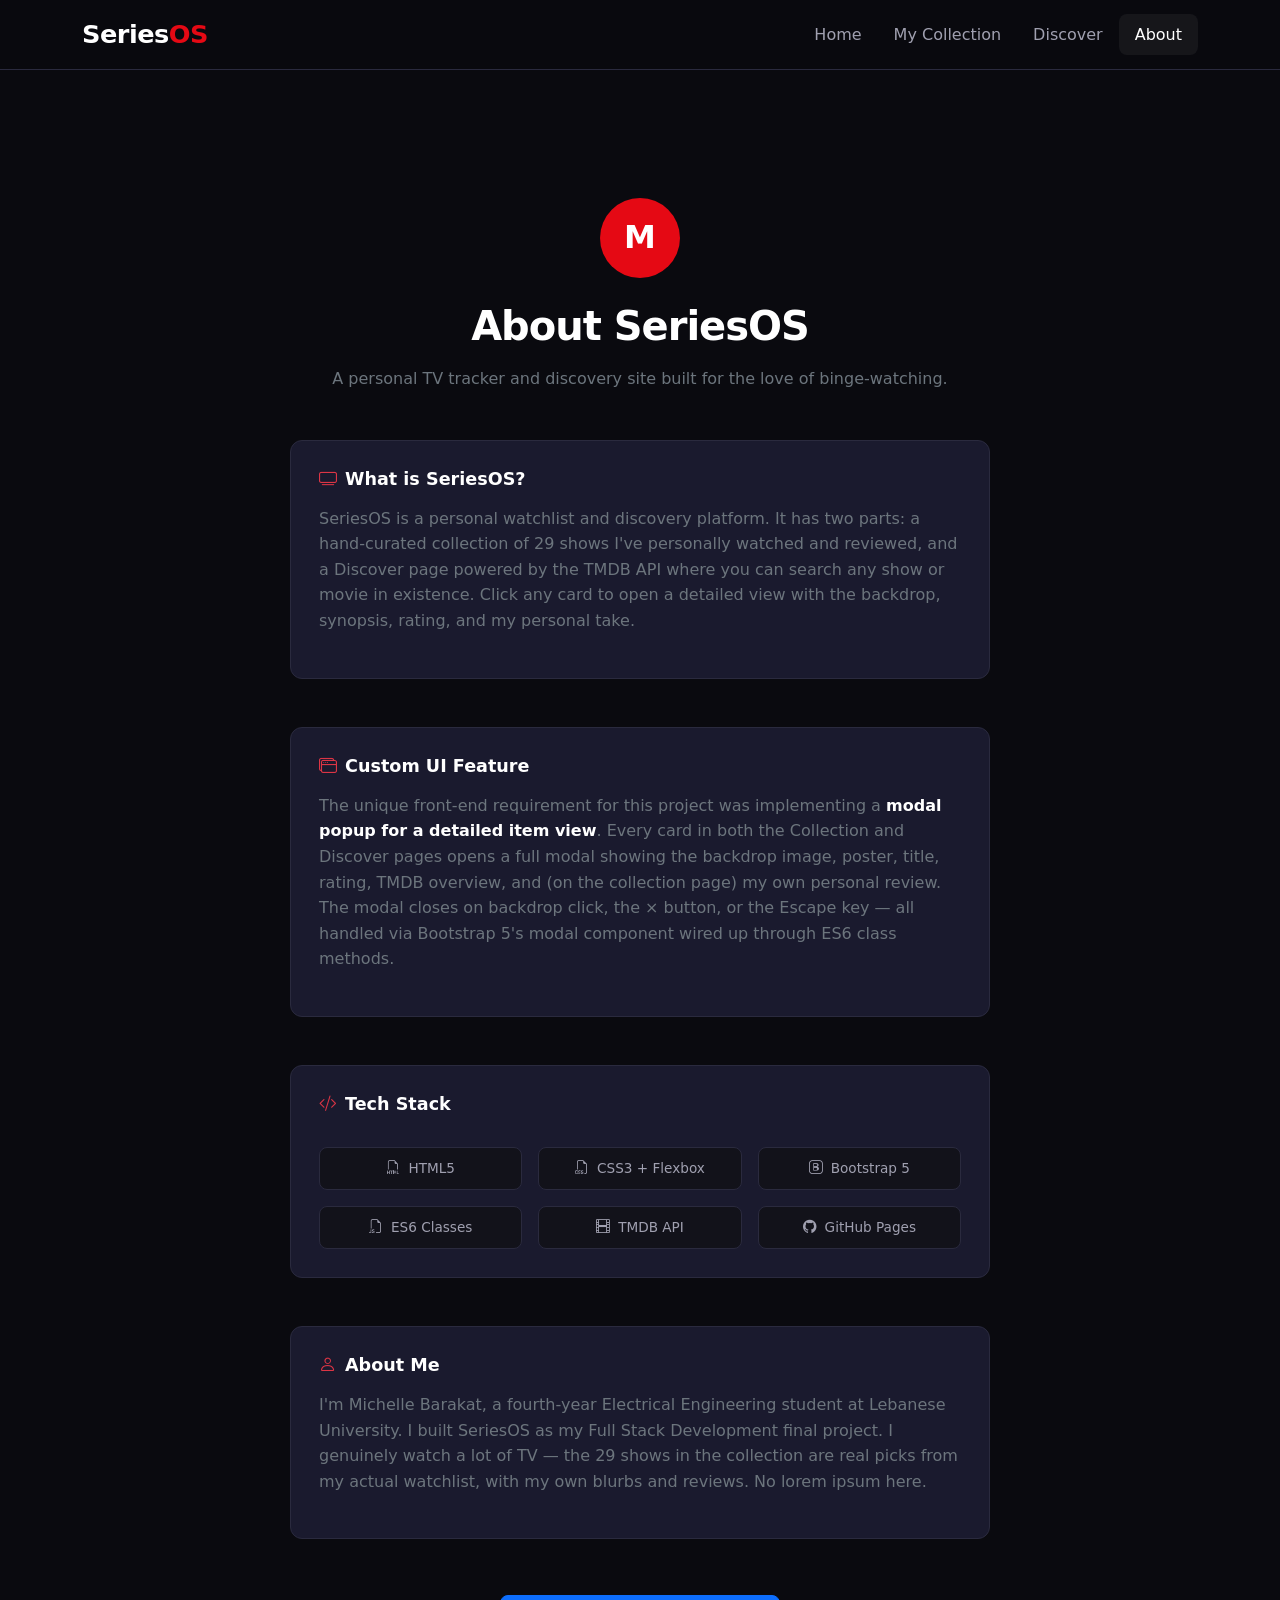
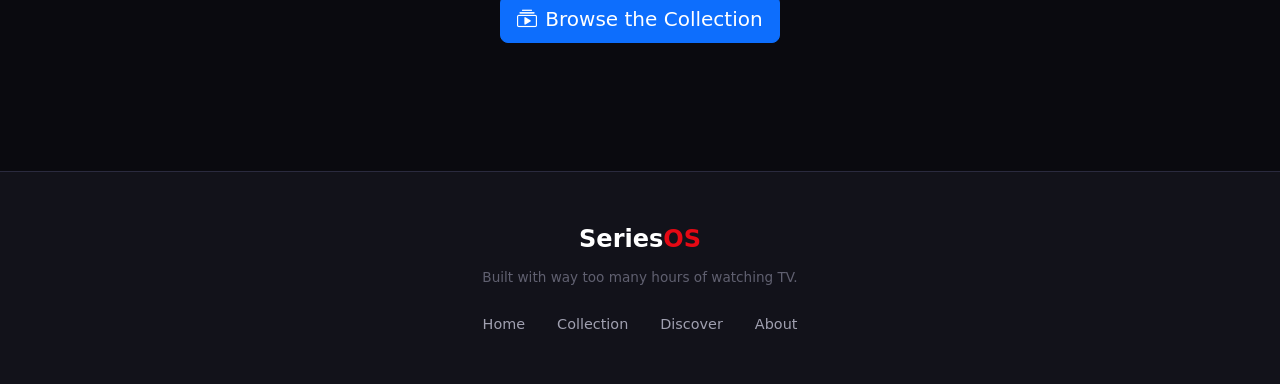
==== about.html @ 73555386 "Add seasons, episodes, runtime and next season info to modals" ====
<!DOCTYPE html>
<html lang="en">
  <head>
    <meta charset="UTF-8" />
    <meta name="viewport" content="width=device-width, initial-scale=1.0" />
    <title>About — SeriesOS</title>
    <link href="https://cdn.jsdelivr.net/npm/bootstrap@5.3.0/dist/css/bootstrap.min.css" rel="stylesheet" />
    <link href="https://cdn.jsdelivr.net/npm/bootstrap-icons@1.10.5/font/bootstrap-icons.css" rel="stylesheet" />
    <link rel="stylesheet" href="css/style.css" />
  </head>
  <body>

    <!-- NAVBAR -->
    <nav class="navbar navbar-expand-lg navbar-dark sticky-top" id="mainNav">
      <div class="container">
        <a class="navbar-brand" href="index.html">
          <span class="brand-os">Series</span><span class="brand-highlight">OS</span>
        </a>
        <button class="navbar-toggler" type="button" data-bs-toggle="collapse" data-bs-target="#navMenu">
          <span class="navbar-toggler-icon"></span>
        </button>
        <div class="collapse navbar-collapse" id="navMenu">
          <ul class="navbar-nav ms-auto">
            <li class="nav-item"><a class="nav-link" href="index.html">Home</a></li>
            <li class="nav-item"><a class="nav-link" href="collection.html">My Collection</a></li>
            <li class="nav-item"><a class="nav-link" href="discover.html">Discover</a></li>
            <li class="nav-item"><a class="nav-link active" href="about.html">About</a></li>
          </ul>
        </div>
      </div>
    </nav>

    <!-- ABOUT CONTENT -->
    <section class="py-5">
      <div class="container about-section text-center">

        <div class="about-avatar">M</div>

        <h1 class="page-title mb-3">About SeriesOS</h1>
        <p class="text-secondary mb-5">
          A personal TV tracker and discovery site built for the love of binge-watching.
        </p>

        <!-- WHAT IS IT -->
        <div class="about-block text-start mb-5">
          <h4 class="about-block-title">
            <i class="bi bi-tv text-danger me-2"></i>What is SeriesOS?
          </h4>
          <p class="text-secondary">
            SeriesOS is a personal watchlist and discovery platform. It has two parts:
            a hand-curated collection of 29 shows I've personally watched and reviewed,
            and a Discover page powered by the TMDB API where you can search any
            show or movie in existence. Click any card to open a detailed view with
            the backdrop, synopsis, rating, and my personal take.
          </p>
        </div>

        <!-- UNIQUE REQUIREMENT -->
        <div class="about-block text-start mb-5">
          <h4 class="about-block-title">
            <i class="bi bi-window-stack text-danger me-2"></i>Custom UI Feature
          </h4>
          <p class="text-secondary">
            The unique front-end requirement for this project was implementing a
            <strong style="color: var(--text-primary)">modal popup for a detailed item view</strong>.
            Every card in both the Collection and Discover pages opens a full modal
            showing the backdrop image, poster, title, rating, TMDB overview, and
            (on the collection page) my own personal review. The modal closes on
            backdrop click, the × button, or the Escape key — all handled via
            Bootstrap 5's modal component wired up through ES6 class methods.
          </p>
        </div>

        <!-- TECH STACK -->
        <div class="about-block text-start mb-5">
          <h4 class="about-block-title">
            <i class="bi bi-code-slash text-danger me-2"></i>Tech Stack
          </h4>
          <div class="row g-3 mt-2">
            <div class="col-6 col-md-4">
              <div class="tech-pill">
                <i class="bi bi-filetype-html"></i> HTML5
              </div>
            </div>
            <div class="col-6 col-md-4">
              <div class="tech-pill">
                <i class="bi bi-filetype-css"></i> CSS3 + Flexbox
              </div>
            </div>
            <div class="col-6 col-md-4">
              <div class="tech-pill">
                <i class="bi bi-bootstrap"></i> Bootstrap 5
              </div>
            </div>
            <div class="col-6 col-md-4">
              <div class="tech-pill">
                <i class="bi bi-filetype-js"></i> ES6 Classes
              </div>
            </div>
            <div class="col-6 col-md-4">
              <div class="tech-pill">
                <i class="bi bi-film"></i> TMDB API
              </div>
            </div>
            <div class="col-6 col-md-4">
              <div class="tech-pill">
                <i class="bi bi-github"></i> GitHub Pages
              </div>
            </div>
          </div>
        </div>

        <!-- ABOUT ME -->
        <div class="about-block text-start mb-5">
          <h4 class="about-block-title">
            <i class="bi bi-person text-danger me-2"></i>About Me
          </h4>
          <p class="text-secondary">
            I'm Michelle Barakat, a fourth-year Electrical Engineering student at
            Lebanese University. I built SeriesOS as my Full Stack Development
            final project. I genuinely watch a lot of TV — the 29 shows in the
            collection are real picks from my actual watchlist, with my own blurbs
            and reviews. No lorem ipsum here.
          </p>
        </div>

        <a href="collection.html" class="btn btn-primary btn-lg mt-2">
          <i class="bi bi-collection-play me-2"></i>Browse the Collection
        </a>
      </div>
    </section>

    <!-- FOOTER -->
    <footer class="site-footer">
      <div class="container text-center">
        <p class="footer-brand">Series<span class="brand-highlight">OS</span></p>
        <p class="footer-sub">Built with way too many hours of watching TV.</p>
        <div class="footer-links">
          <a href="index.html">Home</a>
          <a href="collection.html">Collection</a>
          <a href="discover.html">Discover</a>
          <a href="about.html">About</a>
        </div>
      </div>
    </footer>

    <script src="https://cdn.jsdelivr.net/npm/bootstrap@5.3.0/dist/js/bootstrap.bundle.min.js"></script>
  </body>
</html>
---- css/style.css ----
/* =============================================
   SeriesOS — Main Stylesheet
   Dark cinematic theme, Bootstrap 5 + custom CSS
   ============================================= */

/* --- CSS Variables --- */
:root {
  --bg-primary: #0a0a0f;
  --bg-secondary: #12121a;
  --bg-card: #1a1a2e;
  --bg-card-hover: #16213e;
  --accent: #e50914;
  --accent-soft: #ff6b6b;
  --accent-glow: rgba(229, 9, 20, 0.3);
  --text-primary: #ffffff;
  --text-secondary: #a0a0b0;
  --text-muted: #606070;
  --border: #2a2a3e;
  --nav-height: 70px;
  --radius: 12px;
  --radius-sm: 8px;
  --transition: all 0.3s ease;
}

/* --- Reset & Base --- */
* {
  margin: 0;
  padding: 0;
  box-sizing: border-box;
}

body {
  background-color: var(--bg-primary);
  color: var(--text-primary);
  font-family: "Segoe UI", system-ui, -apple-system, sans-serif;
  line-height: 1.6;
  overflow-x: hidden;
}

a {
  text-decoration: none;
  color: inherit;
  transition: var(--transition);
}

img {
  max-width: 100%;
  display: block;
}

/* --- Scrollbar --- */
::-webkit-scrollbar {
  width: 6px;
}
::-webkit-scrollbar-track {
  background: var(--bg-secondary);
}
::-webkit-scrollbar-thumb {
  background: var(--accent);
  border-radius: 3px;
}

/* =============================================
   NAVBAR
   ============================================= */
#mainNav {
  background-color: rgba(10, 10, 15, 0.95);
  backdrop-filter: blur(10px);
  border-bottom: 1px solid var(--border);
  height: var(--nav-height);
  z-index: 1000;
}

.navbar-brand {
  font-size: 1.6rem;
  font-weight: 800;
  letter-spacing: -0.5px;
}

.brand-os {
  color: var(--text-primary);
}

.brand-highlight {
  color: var(--accent);
}

.nav-link {
  color: var(--text-secondary) !important;
  font-weight: 500;
  padding: 0.5rem 1rem !important;
  border-radius: var(--radius-sm);
  transition: var(--transition);
}

.nav-link:hover,
.nav-link.active {
  color: var(--text-primary) !important;
  background-color: rgba(255, 255, 255, 0.05);
}

/* =============================================
   HERO SECTION
   ============================================= */
.hero-section {
  position: relative;
  min-height: 92vh;
  display: flex;
  align-items: center;
  justify-content: center;
  background: linear-gradient(
      135deg,
      rgba(229, 9, 20, 0.15) 0%,
      rgba(10, 10, 15, 0.8) 50%,
      rgba(22, 33, 62, 0.4) 100%
    ),
    url("https://image.tmdb.org/t/p/original/56v2KjBlU4XaOv9rVYEQypROD7P.jpg")
      center/cover no-repeat;
}

.hero-overlay {
  position: absolute;
  inset: 0;
  background: linear-gradient(
    to bottom,
    rgba(10, 10, 15, 0.3) 0%,
    rgba(10, 10, 15, 0.7) 70%,
    rgba(10, 10, 15, 1) 100%
  );
}

.hero-content {
  position: relative;
  z-index: 2;
  max-width: 700px;
}

.hero-eyebrow {
  font-size: 0.85rem;
  letter-spacing: 3px;
  text-transform: uppercase;
  color: var(--accent);
  font-weight: 600;
  margin-bottom: 1rem;
}

.hero-title {
  font-size: clamp(3.5rem, 10vw, 7rem);
  font-weight: 900;
  line-height: 1;
  letter-spacing: -3px;
  margin-bottom: 1.5rem;
}

.hero-highlight {
  color: var(--accent);
}

.hero-subtitle {
  font-size: 1.15rem;
  color: var(--text-secondary);
  margin-bottom: 2.5rem;
  max-width: 500px;
  margin-left: auto;
  margin-right: auto;
}

.hero-buttons .btn-primary {
  background-color: var(--accent);
  border-color: var(--accent);
  font-weight: 600;
  padding: 0.75rem 2rem;
  border-radius: var(--radius);
}

.hero-buttons .btn-primary:hover {
  background-color: #c4070f;
  border-color: #c4070f;
  transform: translateY(-2px);
}

.hero-buttons .btn-outline-light {
  font-weight: 600;
  padding: 0.75rem 2rem;
  border-radius: var(--radius);
}

.hero-buttons .btn-outline-light:hover {
  transform: translateY(-2px);
}

/* =============================================
   CATEGORIES STRIP
   ============================================= */
.categories-strip {
  background-color: var(--bg-secondary);
  border-top: 1px solid var(--border);
  border-bottom: 1px solid var(--border);
  padding: 1.25rem 0;
}

.categories-row {
  display: flex;
  flex-wrap: wrap;
  gap: 0.75rem;
  justify-content: center;
}

.category-pill {
  display: inline-flex;
  align-items: center;
  gap: 0.4rem;
  background-color: var(--bg-card);
  border: 1px solid var(--border);
  color: var(--text-secondary);
  padding: 0.4rem 1rem;
  border-radius: 999px;
  font-size: 0.85rem;
  font-weight: 500;
  transition: var(--transition);
}

.category-pill:hover {
  border-color: var(--accent);
  color: var(--accent);
  background-color: var(--accent-glow);
  transform: translateY(-2px);
}

/* =============================================
   FEATURED SECTION
   ============================================= */
.featured-section {
  padding: 5rem 0;
}

.section-header {
  text-align: center;
  margin-bottom: 3rem;
}

.section-title {
  font-size: 2rem;
  font-weight: 800;
  letter-spacing: -0.5px;
}

.section-title::after {
  content: "";
  display: block;
  width: 50px;
  height: 3px;
  background: var(--accent);
  margin: 0.75rem auto 0;
  border-radius: 2px;
}

.section-sub {
  color: var(--text-secondary);
  margin-top: 0.5rem;
}

.featured-card {
  position: relative;
  border-radius: var(--radius);
  overflow: hidden;
  background-color: var(--bg-card);
  border: 1px solid var(--border);
  transition: var(--transition);
  cursor: pointer;
  height: 100%;
}

.featured-card:hover {
  transform: translateY(-8px);
  border-color: var(--accent);
  box-shadow: 0 20px 40px rgba(0, 0, 0, 0.4), 0 0 20px var(--accent-glow);
}

.featured-poster {
  width: 100%;
  aspect-ratio: 2/3;
  object-fit: cover;
}

.featured-info {
  padding: 1rem;
}

.featured-rating {
  font-size: 0.8rem;
  color: #ffd700;
  font-weight: 600;
}

.featured-title {
  font-size: 1rem;
  font-weight: 700;
  margin: 0.4rem 0 0.3rem;
  color: var(--text-primary);
}

.featured-blurb {
  font-size: 0.8rem;
  color: var(--text-secondary);
  margin: 0;
  line-height: 1.4;
}

/* =============================================
   STATS BAR
   ============================================= */
.stats-bar {
  background: linear-gradient(135deg, var(--bg-card) 0%, var(--bg-secondary) 100%);
  border-top: 1px solid var(--border);
  border-bottom: 1px solid var(--border);
  padding: 3rem 0;
}

.stats-row {
  display: flex;
  justify-content: center;
  gap: 4rem;
  flex-wrap: wrap;
}

.stat-item {
  text-align: center;
}

.stat-number {
  display: block;
  font-size: 2.5rem;
  font-weight: 900;
  color: var(--accent);
  line-height: 1;
}

.stat-label {
  display: block;
  font-size: 0.8rem;
  color: var(--text-secondary);
  text-transform: uppercase;
  letter-spacing: 2px;
  margin-top: 0.4rem;
}

/* =============================================
   FOOTER
   ============================================= */
.site-footer {
  background-color: var(--bg-secondary);
  border-top: 1px solid var(--border);
  padding: 3rem 0;
}

.footer-brand {
  font-size: 1.5rem;
  font-weight: 800;
  margin-bottom: 0.5rem;
}

.footer-sub {
  color: var(--text-muted);
  font-size: 0.85rem;
  margin-bottom: 1.5rem;
}

.footer-links {
  display: flex;
  justify-content: center;
  gap: 2rem;
  flex-wrap: wrap;
}

.footer-links a {
  color: var(--text-secondary);
  font-size: 0.9rem;
  transition: var(--transition);
}

.footer-links a:hover {
  color: var(--accent);
}

/* =============================================
   LOADING / ERROR / EMPTY STATES
   ============================================= */
.loading-state,
.error-state,
.empty-state {
  padding: 4rem 1rem;
  color: var(--text-secondary);
}

.loading-state .spinner-border {
  color: var(--accent) !important;
  width: 3rem;
  height: 3rem;
}

.error-state i,
.empty-state i {
  color: var(--text-muted);
}

/* =============================================
   COLLECTION PAGE — Cards Grid
   ============================================= */
.page-header {
  padding: 4rem 0 2rem;
  border-bottom: 1px solid var(--border);
  margin-bottom: 3rem;
}

.page-title {
  font-size: 2.5rem;
  font-weight: 900;
  letter-spacing: -1px;
}

.filter-bar {
  display: flex;
  gap: 0.5rem;
  flex-wrap: wrap;
  margin-bottom: 2rem;
}

.filter-btn {
  background-color: var(--bg-card);
  border: 1px solid var(--border);
  color: var(--text-secondary);
  padding: 0.4rem 1rem;
  border-radius: 999px;
  font-size: 0.85rem;
  font-weight: 500;
  cursor: pointer;
  transition: var(--transition);
}

.filter-btn:hover,
.filter-btn.active {
  background-color: var(--accent);
  border-color: var(--accent);
  color: white;
}

.show-card {
  background-color: var(--bg-card);
  border: 1px solid var(--border);
  border-radius: var(--radius);
  overflow: hidden;
  transition: var(--transition);
  cursor: pointer;
  height: 100%;
}

.show-card:hover {
  transform: translateY(-6px);
  border-color: var(--accent);
  box-shadow: 0 16px 40px rgba(0, 0, 0, 0.4), 0 0 16px var(--accent-glow);
}

.show-poster {
  width: 100%;
  aspect-ratio: 2/3;
  object-fit: cover;
}

.show-card-body {
  padding: 1rem;
}

.show-category-badge {
  font-size: 0.7rem;
  background-color: var(--accent-glow);
  color: var(--accent-soft);
  border: 1px solid var(--accent);
  padding: 0.2rem 0.6rem;
  border-radius: 999px;
  font-weight: 600;
  letter-spacing: 0.5px;
  display: inline-block;
  margin-bottom: 0.5rem;
}

.show-title {
  font-size: 1rem;
  font-weight: 700;
  margin-bottom: 0.3rem;
}

.show-blurb {
  font-size: 0.8rem;
  color: var(--text-secondary);
  line-height: 1.4;
  margin-bottom: 0.5rem;
}

.show-rating {
  font-size: 0.8rem;
  color: #ffd700;
  font-weight: 600;
}

/* =============================================
   DISCOVER PAGE
   ============================================= */
.search-bar-wrapper {
  position: relative;
  max-width: 600px;
  margin: 0 auto 2rem;
}

.search-input {
  width: 100%;
  background-color: var(--bg-card);
  border: 1px solid var(--border);
  color: var(--text-primary);
  padding: 0.9rem 1.25rem 0.9rem 3rem;
  border-radius: var(--radius);
  font-size: 1rem;
  transition: var(--transition);
}

.search-input:focus {
  outline: none;
  border-color: var(--accent);
  box-shadow: 0 0 0 3px var(--accent-glow);
}

.search-input::placeholder {
  color: var(--text-muted);
}

.search-icon {
  position: absolute;
  left: 1rem;
  top: 50%;
  transform: translateY(-50%);
  color: var(--text-muted);
}

/* =============================================
   MODAL
   ============================================= */
.modal-content {
  background-color: var(--bg-card);
  border: 1px solid var(--border);
  border-radius: var(--radius);
  overflow: hidden;
}

.modal-backdrop-img {
  width: 100%;
  height: 250px;
  object-fit: cover;
  display: block;
}

.modal-poster-wrapper {
  display: flex;
  gap: 1.5rem;
  padding: 1.5rem;
  margin-top: -60px;
  position: relative;
  z-index: 2;
}

.modal-poster {
  width: 120px;
  min-width: 120px;
  border-radius: var(--radius-sm);
  border: 3px solid var(--bg-card);
  box-shadow: 0 8px 24px rgba(0, 0, 0, 0.5);
}

.modal-meta {
  padding-top: 1rem;
  flex: 1;
}

.modal-title-text {
  font-size: 1.4rem;
  font-weight: 800;
  margin-bottom: 0.3rem;
}

.modal-rating {
  color: #ffd700;
  font-weight: 600;
  font-size: 0.9rem;
  margin-bottom: 0.5rem;
}

.modal-category {
  font-size: 0.75rem;
  background-color: var(--accent-glow);
  color: var(--accent-soft);
  border: 1px solid var(--accent);
  padding: 0.2rem 0.6rem;
  border-radius: 999px;
  display: inline-block;
}

.modal-body-content {
  padding: 0 1.5rem 1.5rem;
}

.modal-section-label {
  font-size: 0.75rem;
  text-transform: uppercase;
  letter-spacing: 2px;
  color: var(--accent);
  font-weight: 700;
  margin-bottom: 0.4rem;
  margin-top: 1.25rem;
}

.modal-text {
  color: var(--text-secondary);
  font-size: 0.9rem;
  line-height: 1.6;
}

.modal-header {
  border: none;
  padding: 0;
  position: absolute;
  top: 1rem;
  right: 1rem;
  z-index: 10;
}

.modal-header .btn-close {
  background-color: rgba(0,0,0,0.6);
  border-radius: 50%;
  opacity: 1;
  filter: invert(1);
}

/* =============================================
   ABOUT PAGE
   ============================================= */
.about-section {
  padding: 5rem 0;
  max-width: 700px;
  margin: 0 auto;
}

.about-avatar {
  width: 80px;
  height: 80px;
  background: var(--accent);
  border-radius: 50%;
  display: flex;
  align-items: center;
  justify-content: center;
  font-size: 2rem;
  font-weight: 900;
  margin: 0 auto 1.5rem;
}
/* =============================================
   ABOUT PAGE EXTRAS
   ============================================= */
.about-block {
  background-color: var(--bg-card);
  border: 1px solid var(--border);
  border-radius: var(--radius);
  padding: 1.75rem;
}

.about-block-title {
  font-size: 1.1rem;
  font-weight: 700;
  margin-bottom: 1rem;
  color: var(--text-primary);
}

.tech-pill {
  background-color: var(--bg-secondary);
  border: 1px solid var(--border);
  border-radius: var(--radius-sm);
  padding: 0.6rem 1rem;
  font-size: 0.85rem;
  color: var(--text-secondary);
  text-align: center;
  display: flex;
  align-items: center;
  justify-content: center;
  gap: 0.5rem;
}

/* =============================================
   RESPONSIVE
   ============================================= */
@media (max-width: 768px) {
  .hero-title {
    letter-spacing: -2px;
  }

  .stats-row {
    gap: 2rem;
  }

  .modal-poster-wrapper {
    flex-direction: column;
    align-items: center;
    text-align: center;
    margin-top: -40px;
  }

  .modal-backdrop-img {
    height: 180px;
  }

  .modal-poster {
    width: 100px;
    min-width: 100px;
  }

  .filter-bar {
    justify-content: center;
  }

  .hero-buttons .btn {
    display: block;
    width: 100%;
    margin: 0.5rem 0 !important;
  }
}

@media (max-width: 480px) {
  .categories-row {
    gap: 0.5rem;
  }

  .category-pill {
    font-size: 0.75rem;
    padding: 0.35rem 0.75rem;
  }

  .stats-row {
    gap: 1.5rem;
  }

  .stat-number {
    font-size: 2rem;
  }
}
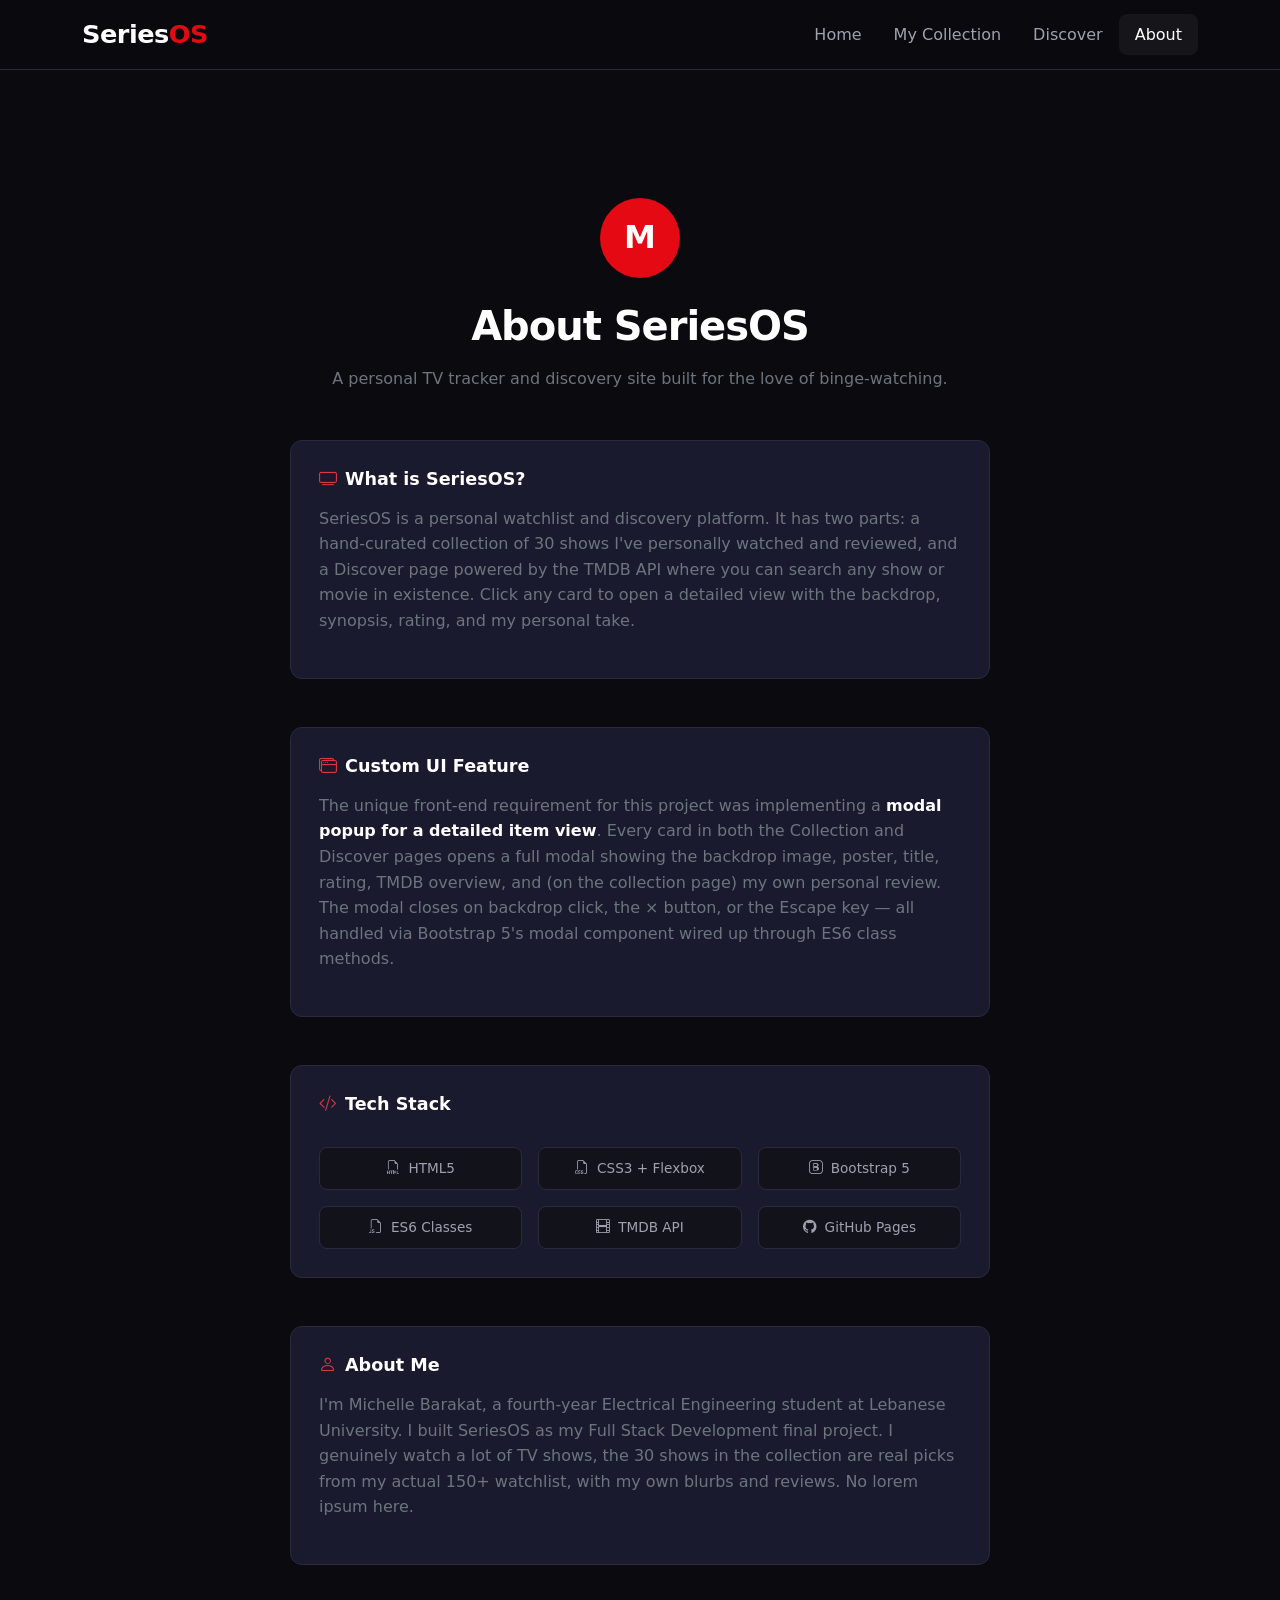
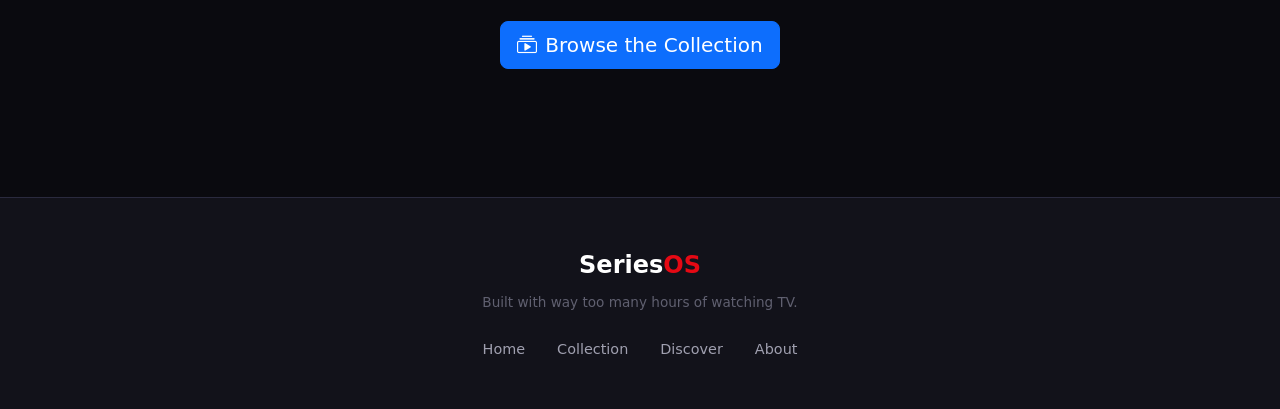
==== commit c02a370d: "Add The Mentalist as 30th curated show, update stats" ====
--- a/about.html
+++ b/about.html
@@ -48,7 +48,7 @@
           </h4>
           <p class="text-secondary">
             SeriesOS is a personal watchlist and discovery platform. It has two parts:
-            a hand-curated collection of 29 shows I've personally watched and reviewed,
+            a hand-curated collection of 30 shows I've personally watched and reviewed,
             and a Discover page powered by the TMDB API where you can search any
             show or movie in existence. Click any card to open a detailed view with
             the backdrop, synopsis, rating, and my personal take.
@@ -118,8 +118,8 @@
           <p class="text-secondary">
             I'm Michelle Barakat, a fourth-year Electrical Engineering student at
             Lebanese University. I built SeriesOS as my Full Stack Development
-            final project. I genuinely watch a lot of TV — the 29 shows in the
-            collection are real picks from my actual watchlist, with my own blurbs
+            final project. I genuinely watch a lot of TV shows, the 30 shows in the
+            collection are real picks from my actual 150+ watchlist, with my own blurbs
             and reviews. No lorem ipsum here.
           </p>
         </div>
--- a/css/style.css
+++ b/css/style.css
@@ -692,6 +692,42 @@
 }
 
 /* =============================================
+   MODAL DETAIL CHIPS
+   ============================================= */
+.modal-details {
+  display: flex;
+  flex-wrap: wrap;
+  gap: 0.5rem;
+  align-items: center;
+}
+
+.detail-chip {
+  display: inline-flex;
+  align-items: center;
+  gap: 0.35rem;
+  background-color: var(--bg-secondary);
+  border: 1px solid var(--border);
+  color: var(--text-secondary);
+  padding: 0.3rem 0.75rem;
+  border-radius: 999px;
+  font-size: 0.8rem;
+  font-weight: 500;
+}
+
+.detail-chip--new {
+  border-color: #2ecc71;
+  color: #2ecc71;
+  background-color: rgba(46, 204, 113, 0.1);
+}
+
+.season-breakdown {
+  font-size: 0.75rem;
+  color: var(--text-muted);
+  line-height: 1.6;
+  margin: 0;
+  width: 100%;
+}
+/* =============================================
    RESPONSIVE
    ============================================= */
 @media (max-width: 768px) {
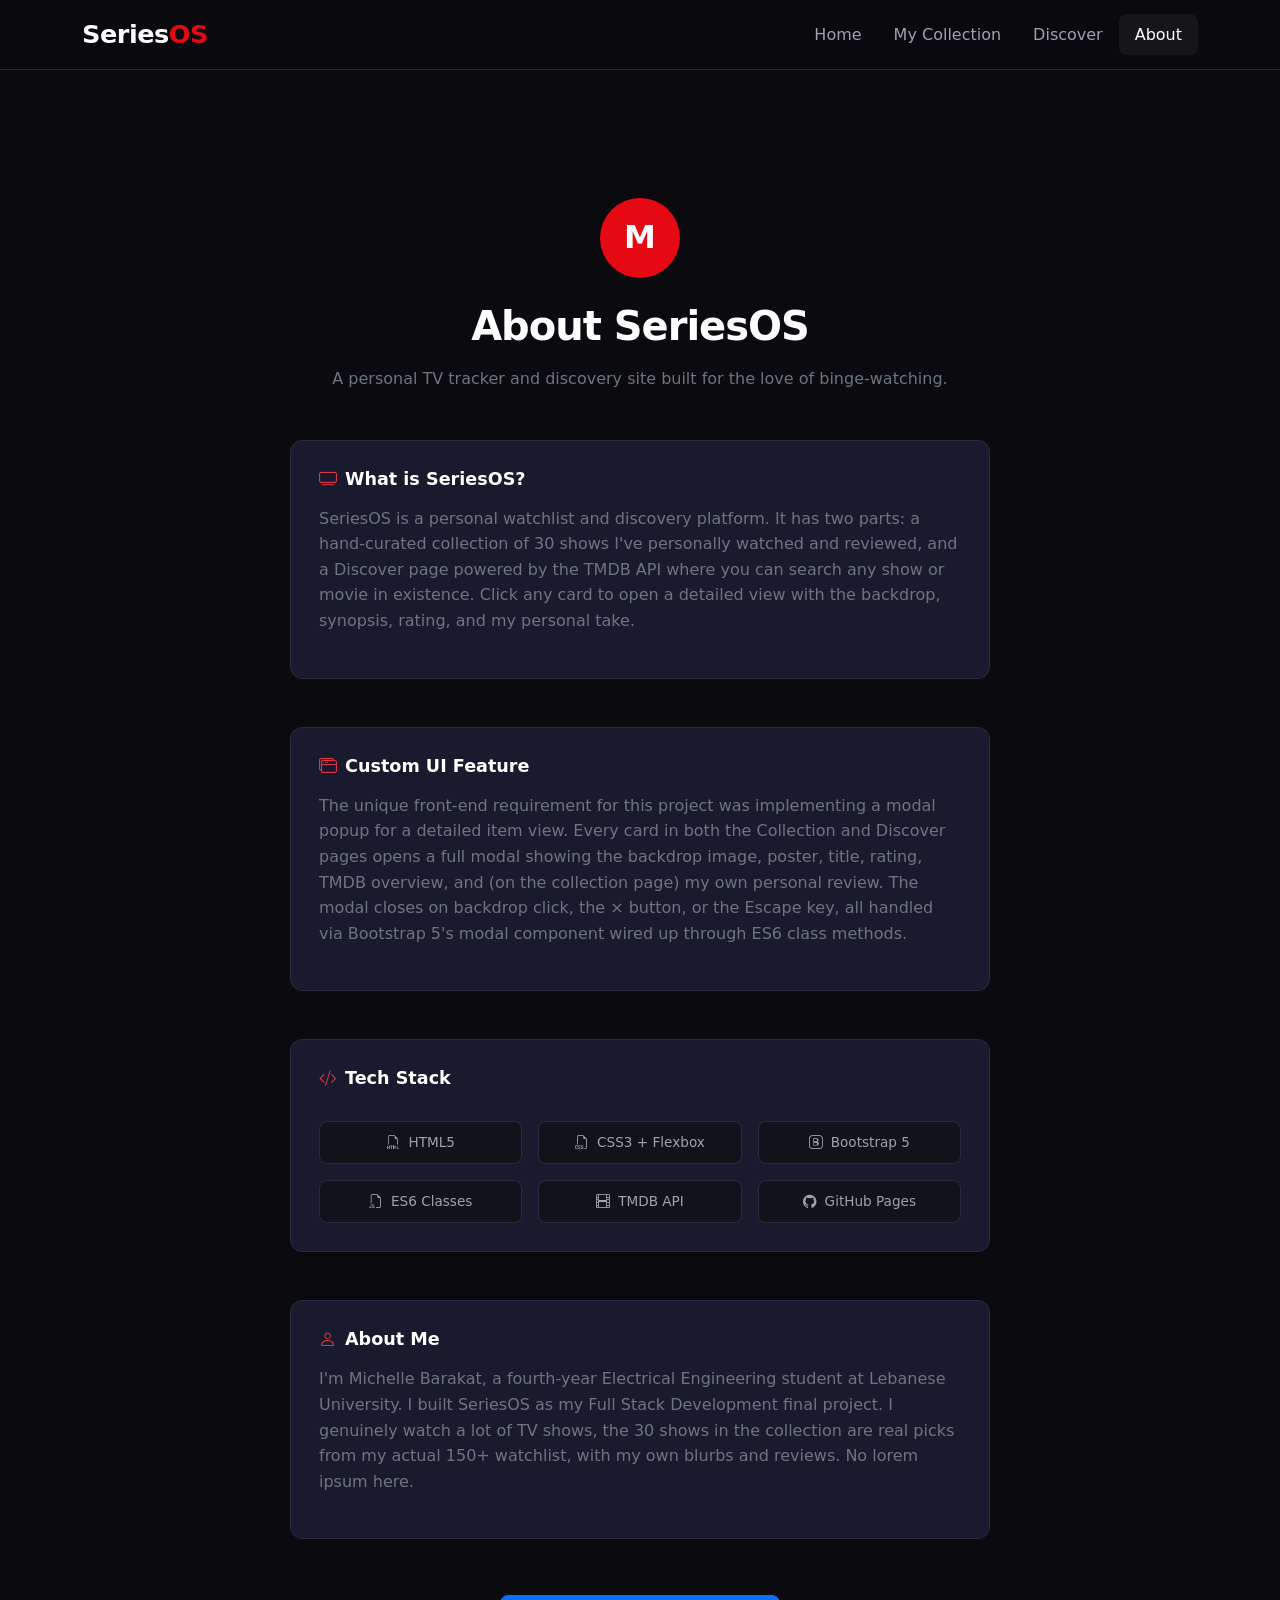
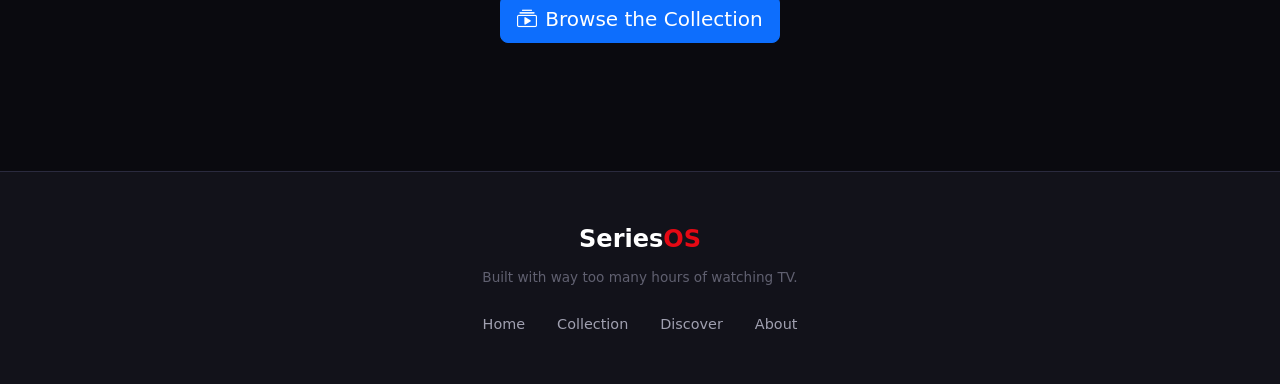
==== commit 0a9b4e9b: "Update curated collection data with personal edits" ====
--- a/about.html
+++ b/about.html
@@ -61,12 +61,11 @@
             <i class="bi bi-window-stack text-danger me-2"></i>Custom UI Feature
           </h4>
           <p class="text-secondary">
-            The unique front-end requirement for this project was implementing a
-            <strong style="color: var(--text-primary)">modal popup for a detailed item view</strong>.
+            The unique front-end requirement for this project was implementing a modal popup for a detailed item view.
             Every card in both the Collection and Discover pages opens a full modal
             showing the backdrop image, poster, title, rating, TMDB overview, and
             (on the collection page) my own personal review. The modal closes on
-            backdrop click, the × button, or the Escape key — all handled via
+            backdrop click, the × button, or the Escape key, all handled via
             Bootstrap 5's modal component wired up through ES6 class methods.
           </p>
         </div>
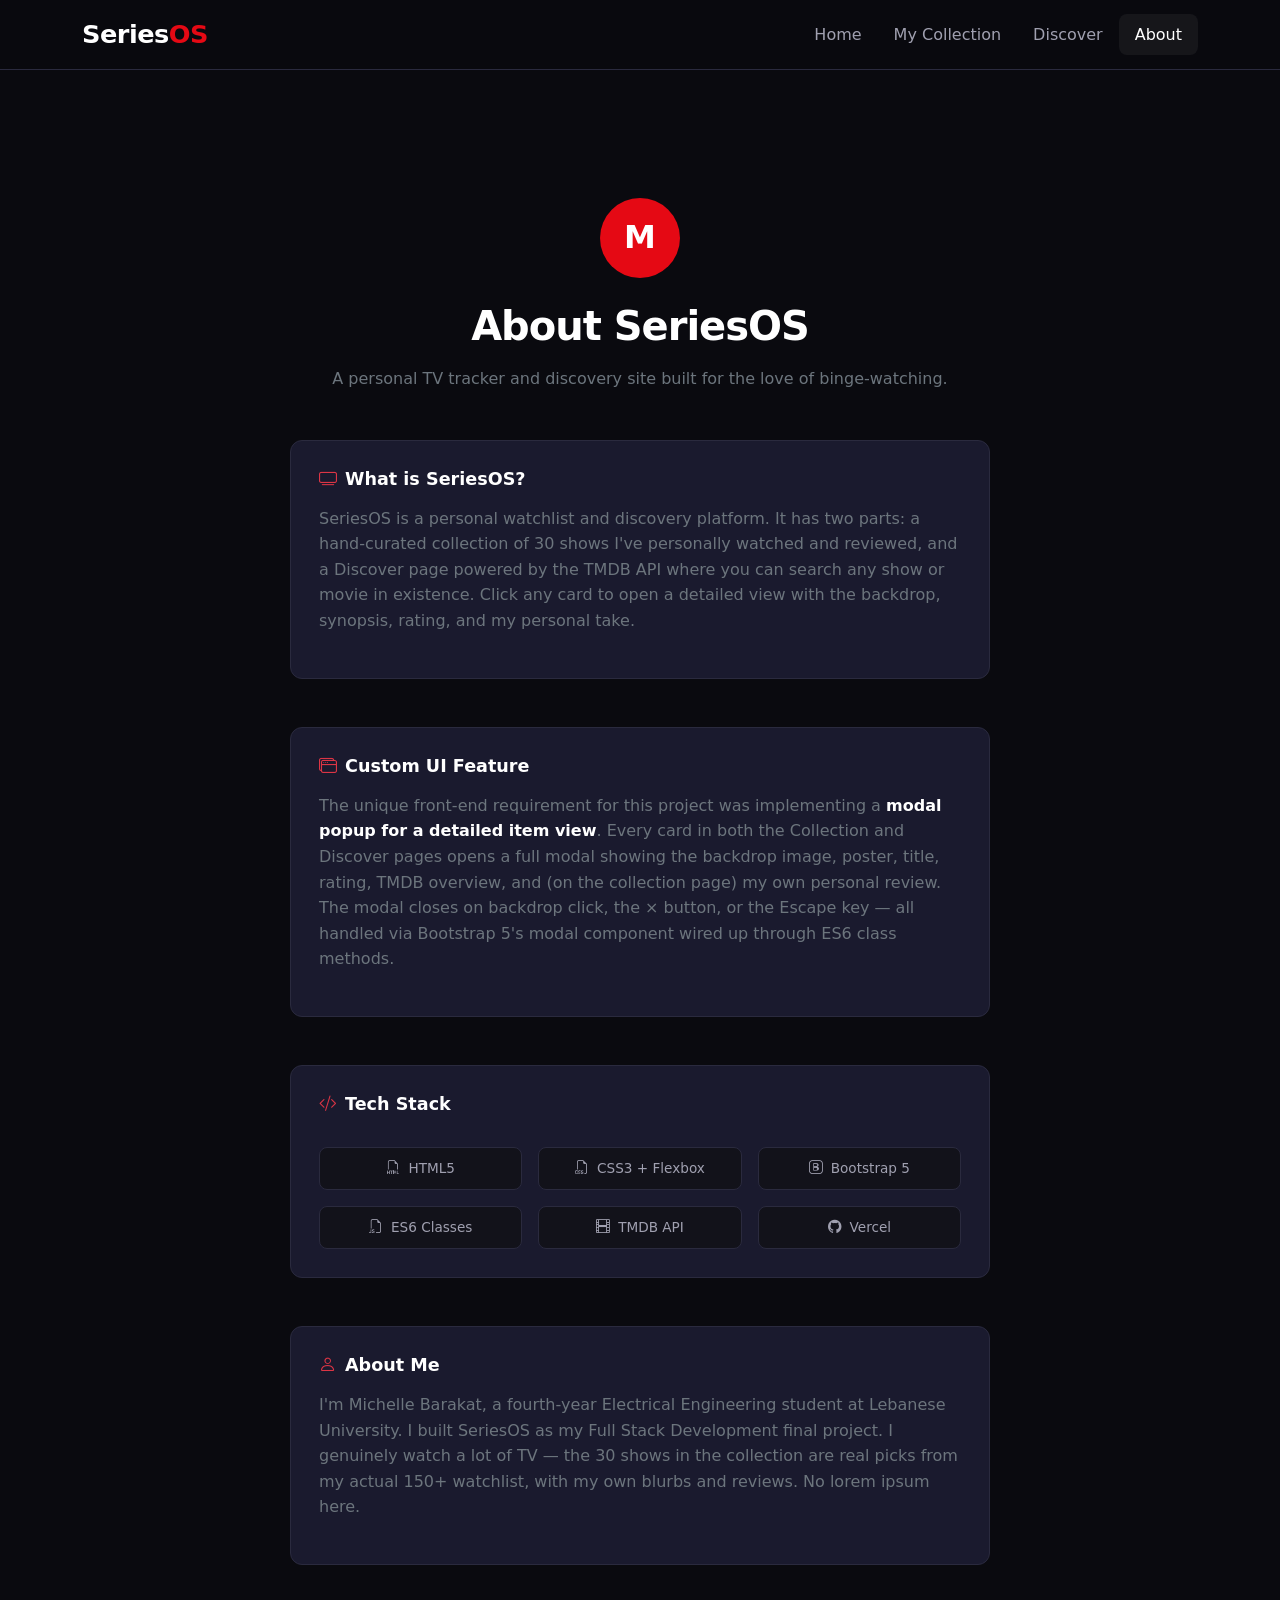
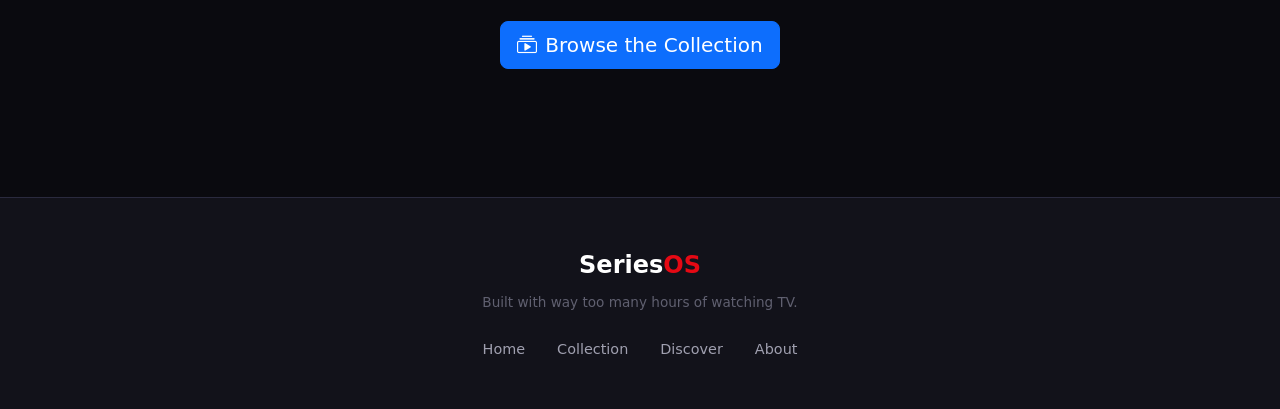
==== commit 1b0aa83a: "Update curated collection data with personal edits" ====
--- a/about.html
+++ b/about.html
@@ -41,7 +41,6 @@
           A personal TV tracker and discovery site built for the love of binge-watching.
         </p>
 
-        <!-- WHAT IS IT -->
         <div class="about-block text-start mb-5">
           <h4 class="about-block-title">
             <i class="bi bi-tv text-danger me-2"></i>What is SeriesOS?
@@ -55,61 +54,47 @@
           </p>
         </div>
 
-        <!-- UNIQUE REQUIREMENT -->
         <div class="about-block text-start mb-5">
           <h4 class="about-block-title">
             <i class="bi bi-window-stack text-danger me-2"></i>Custom UI Feature
           </h4>
           <p class="text-secondary">
-            The unique front-end requirement for this project was implementing a modal popup for a detailed item view.
+            The unique front-end requirement for this project was implementing a
+            <strong style="color: var(--text-primary)">modal popup for a detailed item view</strong>.
             Every card in both the Collection and Discover pages opens a full modal
             showing the backdrop image, poster, title, rating, TMDB overview, and
             (on the collection page) my own personal review. The modal closes on
-            backdrop click, the × button, or the Escape key, all handled via
+            backdrop click, the × button, or the Escape key — all handled via
             Bootstrap 5's modal component wired up through ES6 class methods.
           </p>
         </div>
 
-        <!-- TECH STACK -->
         <div class="about-block text-start mb-5">
           <h4 class="about-block-title">
             <i class="bi bi-code-slash text-danger me-2"></i>Tech Stack
           </h4>
           <div class="row g-3 mt-2">
             <div class="col-6 col-md-4">
-              <div class="tech-pill">
-                <i class="bi bi-filetype-html"></i> HTML5
-              </div>
+              <div class="tech-pill"><i class="bi bi-filetype-html"></i> HTML5</div>
             </div>
             <div class="col-6 col-md-4">
-              <div class="tech-pill">
-                <i class="bi bi-filetype-css"></i> CSS3 + Flexbox
-              </div>
+              <div class="tech-pill"><i class="bi bi-filetype-css"></i> CSS3 + Flexbox</div>
             </div>
             <div class="col-6 col-md-4">
-              <div class="tech-pill">
-                <i class="bi bi-bootstrap"></i> Bootstrap 5
-              </div>
+              <div class="tech-pill"><i class="bi bi-bootstrap"></i> Bootstrap 5</div>
             </div>
             <div class="col-6 col-md-4">
-              <div class="tech-pill">
-                <i class="bi bi-filetype-js"></i> ES6 Classes
-              </div>
+              <div class="tech-pill"><i class="bi bi-filetype-js"></i> ES6 Classes</div>
             </div>
             <div class="col-6 col-md-4">
-              <div class="tech-pill">
-                <i class="bi bi-film"></i> TMDB API
-              </div>
+              <div class="tech-pill"><i class="bi bi-film"></i> TMDB API</div>
             </div>
             <div class="col-6 col-md-4">
-              <div class="tech-pill">
-                <i class="bi bi-github"></i> GitHub Pages
-              </div>
+              <div class="tech-pill"><i class="bi bi-github"></i> Vercel</div>
             </div>
           </div>
         </div>
 
-        <!-- ABOUT ME -->
         <div class="about-block text-start mb-5">
           <h4 class="about-block-title">
             <i class="bi bi-person text-danger me-2"></i>About Me
@@ -117,9 +102,9 @@
           <p class="text-secondary">
             I'm Michelle Barakat, a fourth-year Electrical Engineering student at
             Lebanese University. I built SeriesOS as my Full Stack Development
-            final project. I genuinely watch a lot of TV shows, the 30 shows in the
-            collection are real picks from my actual 150+ watchlist, with my own blurbs
-            and reviews. No lorem ipsum here.
+            final project. I genuinely watch a lot of TV — the 30 shows in the
+            collection are real picks from my actual 150+ watchlist, with my own
+            blurbs and reviews. No lorem ipsum here.
           </p>
         </div>
 
@@ -144,5 +129,15 @@
     </footer>
 
     <script src="https://cdn.jsdelivr.net/npm/bootstrap@5.3.0/dist/js/bootstrap.bundle.min.js"></script>
+    <script>
+      document.querySelectorAll('#navMenu .nav-link').forEach(link => {
+        link.addEventListener('click', () => {
+          const navCollapse = document.getElementById('navMenu');
+          if (navCollapse.classList.contains('show')) {
+            new bootstrap.Collapse(navCollapse).hide();
+          }
+        });
+      });
+    </script>
   </body>
 </html>
--- a/css/style.css
+++ b/css/style.css
@@ -67,7 +67,7 @@
   background-color: rgba(10, 10, 15, 0.95);
   backdrop-filter: blur(10px);
   border-bottom: 1px solid var(--border);
-  height: var(--nav-height);
+  min-height: var(--nav-height);
   z-index: 1000;
 }
 
@@ -503,6 +503,9 @@
   font-weight: 600;
 }
 
+.show-rating .text-muted {
+  color: #a0a0b0 !important;
+}
 /* =============================================
    DISCOVER PAGE
    ============================================= */
@@ -783,4 +786,15 @@
   .stat-number {
     font-size: 2rem;
   }
+}
+
+/* Close mobile nav when clicking outside */
+@media (max-width: 991px) {
+  .navbar-collapse.show {
+    background-color: rgba(10, 10, 15, 0.98);
+    border-radius: var(--radius);
+    padding: 1rem;
+    margin-top: 0.5rem;
+    border: 1px solid var(--border);
+  }
 }
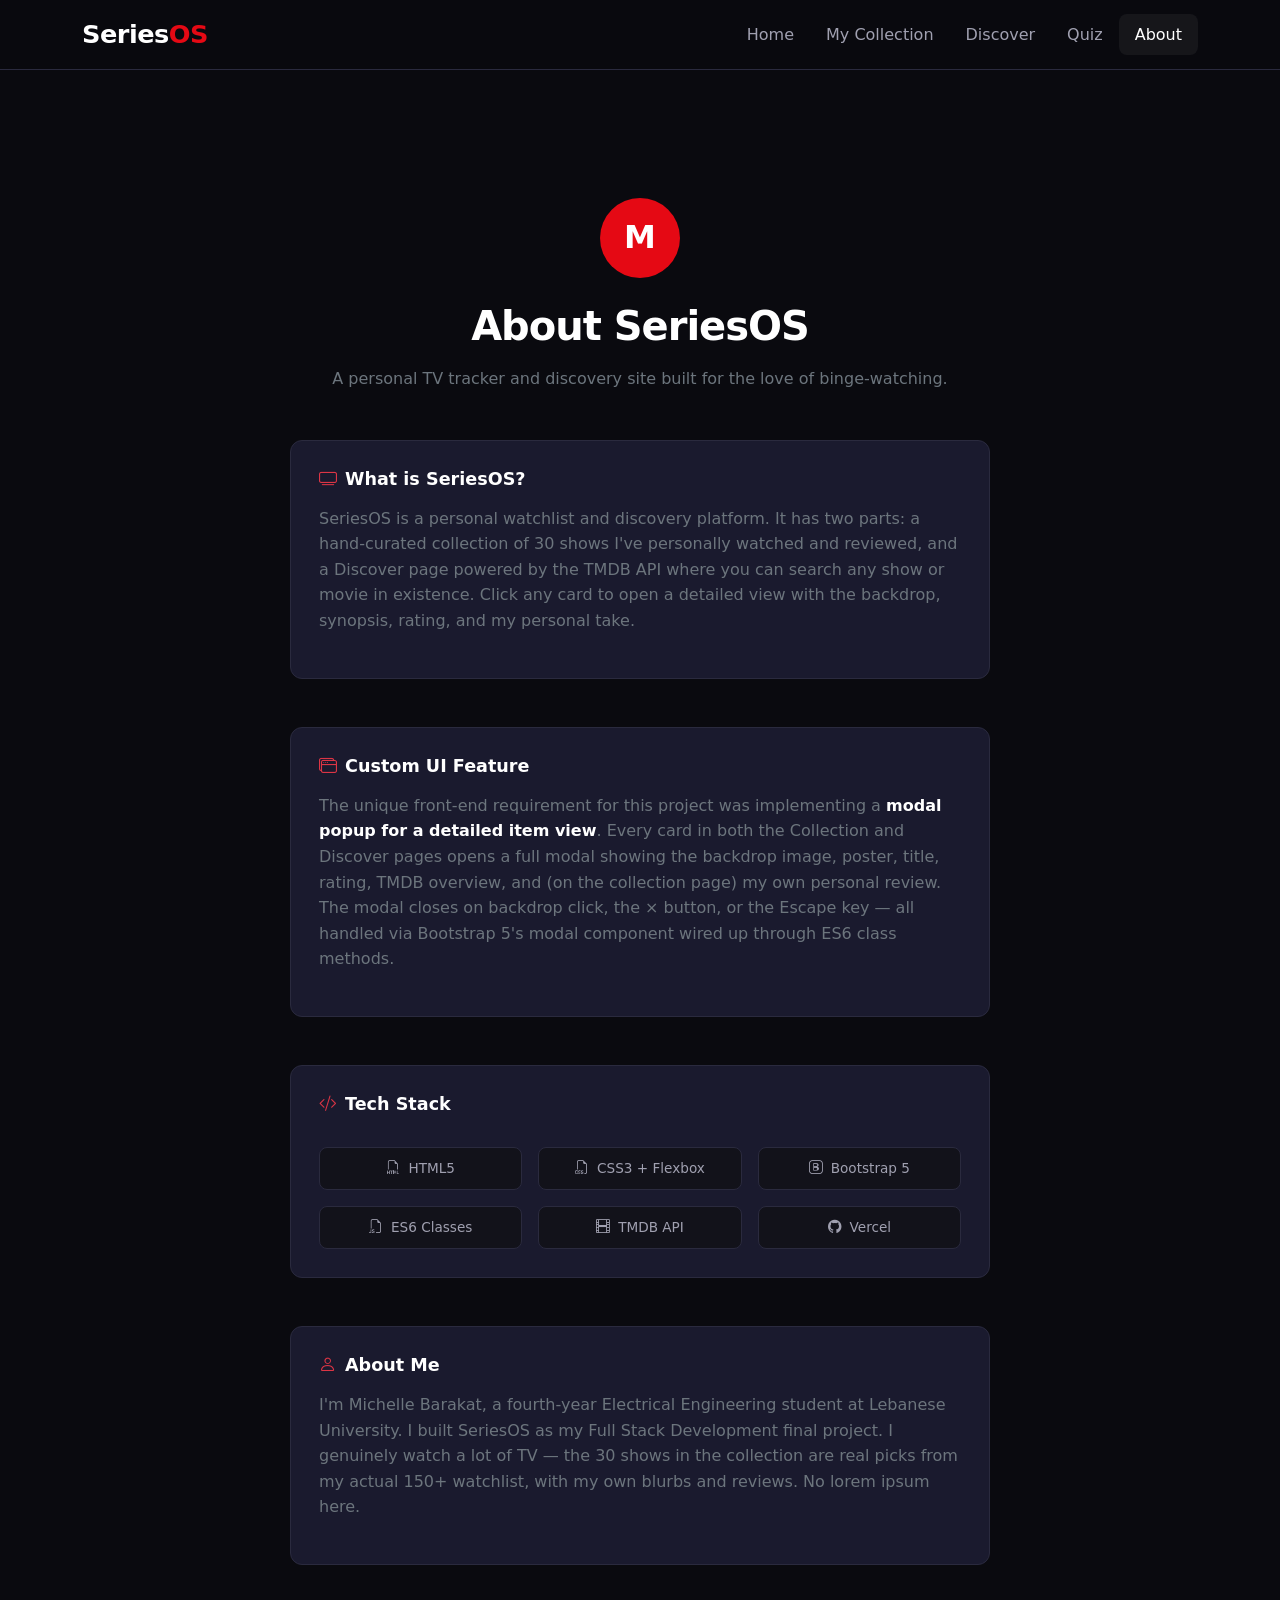
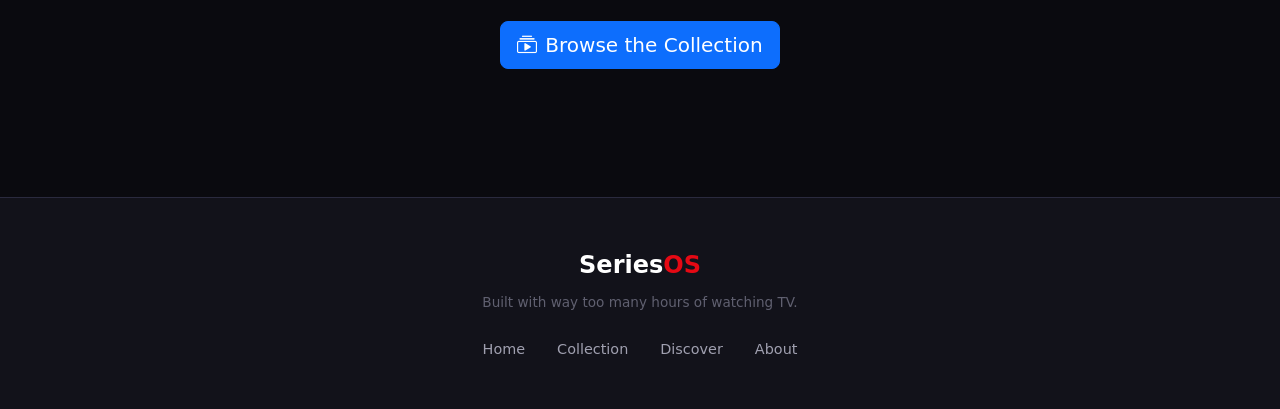
==== commit 7c31443d: "Add quiz page, update all nav links, update README" ====
--- a/about.html
+++ b/about.html
@@ -24,6 +24,7 @@
             <li class="nav-item"><a class="nav-link" href="index.html">Home</a></li>
             <li class="nav-item"><a class="nav-link" href="collection.html">My Collection</a></li>
             <li class="nav-item"><a class="nav-link" href="discover.html">Discover</a></li>
+            <li class="nav-item"><a class="nav-link" href="quiz.html">Quiz</a></li>
             <li class="nav-item"><a class="nav-link active" href="about.html">About</a></li>
           </ul>
         </div>
--- a/css/style.css
+++ b/css/style.css
@@ -797,4 +797,245 @@
     margin-top: 0.5rem;
     border: 1px solid var(--border);
   }
+}
+
+/* =============================================
+   QUIZ PAGE
+   ============================================= */
+.quiz-wrapper {
+  max-width: 700px;
+  margin: 0 auto;
+  padding: 3rem 0 5rem;
+}
+
+.quiz-screen {
+  animation: fadeIn 0.4s ease;
+}
+
+@keyframes fadeIn {
+  from { opacity: 0; transform: translateY(10px); }
+  to { opacity: 1; transform: translateY(0); }
+}
+
+.quiz-icon {
+  font-size: 4rem;
+  margin-bottom: 1.5rem;
+}
+
+.quiz-title {
+  font-size: 2.5rem;
+  font-weight: 900;
+  letter-spacing: -1px;
+  margin-bottom: 1rem;
+}
+
+.quiz-subtitle {
+  color: var(--text-secondary);
+  font-size: 1.1rem;
+  margin-bottom: 2.5rem;
+  max-width: 500px;
+  margin-left: auto;
+  margin-right: auto;
+}
+
+.quiz-start-btn {
+  background-color: var(--accent);
+  border-color: var(--accent);
+  font-weight: 700;
+  padding: 0.85rem 2.5rem;
+  border-radius: var(--radius);
+  font-size: 1.1rem;
+}
+
+.quiz-start-btn:hover {
+  background-color: #c4070f;
+  border-color: #c4070f;
+  transform: translateY(-2px);
+}
+
+/* Progress bar */
+.quiz-progress-wrapper {
+  display: flex;
+  align-items: center;
+  gap: 1rem;
+  margin-bottom: 2.5rem;
+}
+
+.quiz-progress-bar {
+  flex: 1;
+  height: 6px;
+  background-color: var(--bg-card);
+  border-radius: 999px;
+  overflow: hidden;
+  border: 1px solid var(--border);
+}
+
+.quiz-progress-fill {
+  height: 100%;
+  background: var(--accent);
+  border-radius: 999px;
+  transition: width 0.4s ease;
+  width: 0%;
+}
+
+.quiz-progress-text {
+  font-size: 0.8rem;
+  color: var(--text-muted);
+  white-space: nowrap;
+}
+
+/* Question card */
+.quiz-question-card {
+  background-color: var(--bg-card);
+  border: 1px solid var(--border);
+  border-radius: var(--radius);
+  padding: 2rem;
+}
+
+.quiz-question-text {
+  font-size: 1.4rem;
+  font-weight: 800;
+  margin-bottom: 1.75rem;
+  line-height: 1.3;
+}
+
+.quiz-options {
+  display: flex;
+  flex-direction: column;
+  gap: 0.75rem;
+}
+
+.quiz-option-btn {
+  background-color: var(--bg-secondary);
+  border: 1px solid var(--border);
+  color: var(--text-primary);
+  padding: 1rem 1.25rem;
+  border-radius: var(--radius-sm);
+  text-align: left;
+  font-size: 0.95rem;
+  font-weight: 500;
+  cursor: pointer;
+  transition: var(--transition);
+  width: 100%;
+}
+
+.quiz-option-btn:hover {
+  border-color: var(--accent);
+  background-color: var(--accent-glow);
+  color: var(--text-primary);
+  transform: translateX(4px);
+}
+
+.quiz-option-btn.selected {
+  border-color: var(--accent);
+  background-color: var(--accent);
+  color: white;
+}
+
+/* Result screen */
+.quiz-result-eyebrow {
+  font-size: 0.85rem;
+  letter-spacing: 3px;
+  text-transform: uppercase;
+  color: var(--accent);
+  font-weight: 600;
+  margin-bottom: 1.5rem;
+}
+
+.quiz-result-card {
+  display: flex;
+  gap: 2rem;
+  background-color: var(--bg-card);
+  border: 1px solid var(--border);
+  border-radius: var(--radius);
+  padding: 2rem;
+  margin-bottom: 2rem;
+  text-align: left;
+}
+
+.quiz-result-poster {
+  width: 140px;
+  min-width: 140px;
+  border-radius: var(--radius-sm);
+  object-fit: cover;
+  aspect-ratio: 2/3;
+  box-shadow: 0 8px 24px rgba(0,0,0,0.4);
+}
+
+.quiz-result-info {
+  flex: 1;
+}
+
+.quiz-result-title {
+  font-size: 1.6rem;
+  font-weight: 900;
+  margin: 0.5rem 0 0.3rem;
+  letter-spacing: -0.5px;
+}
+
+.quiz-result-rating {
+  color: #ffd700;
+  font-weight: 600;
+  font-size: 0.9rem;
+  margin-bottom: 1rem;
+}
+
+.quiz-result-blurb {
+  color: var(--text-secondary);
+  font-size: 0.95rem;
+  font-style: italic;
+  margin-bottom: 0.75rem;
+}
+
+.quiz-result-review {
+  color: var(--text-secondary);
+  font-size: 0.9rem;
+  line-height: 1.6;
+}
+
+.quiz-result-actions {
+  display: flex;
+  gap: 1rem;
+  justify-content: center;
+  flex-wrap: wrap;
+}
+
+.quiz-result-actions .btn-primary {
+  background-color: var(--accent);
+  border-color: var(--accent);
+  font-weight: 600;
+}
+
+.quiz-result-actions .btn-primary:hover {
+  background-color: #c4070f;
+}
+
+/* Quiz responsive */
+@media (max-width: 576px) {
+  .quiz-title {
+    font-size: 1.8rem;
+  }
+
+  .quiz-question-text {
+    font-size: 1.1rem;
+  }
+
+  .quiz-result-card {
+    flex-direction: column;
+    align-items: center;
+    text-align: center;
+  }
+
+  .quiz-result-poster {
+    width: 120px;
+    min-width: 120px;
+  }
+
+  .quiz-result-actions {
+    flex-direction: column;
+  }
+
+  .quiz-result-actions .btn {
+    width: 100%;
+  }
 }
